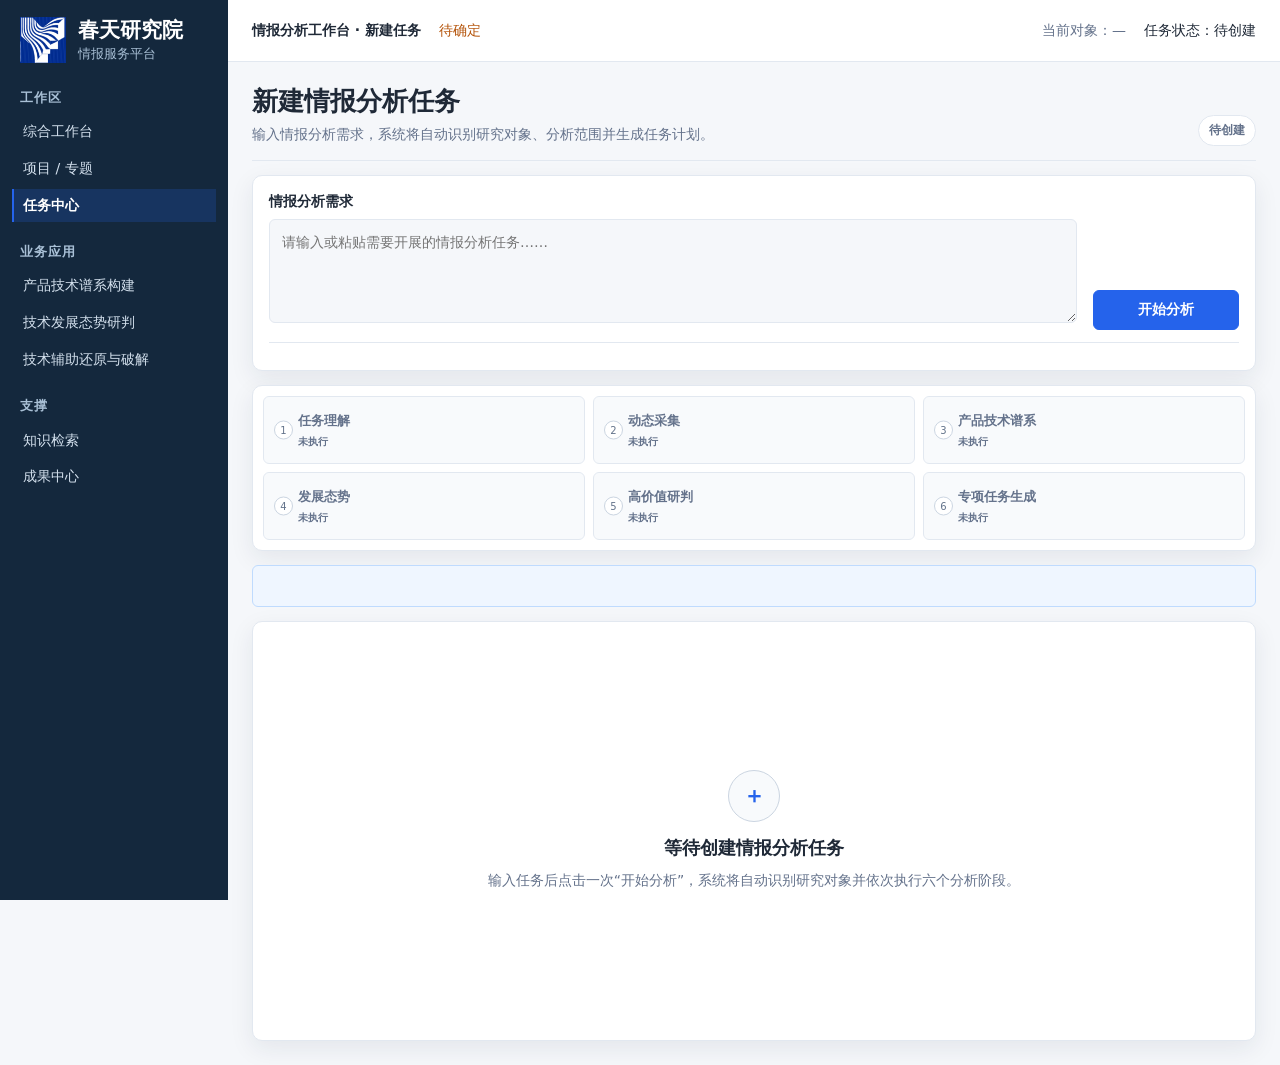
==== index.html @ 5a7f1e5a "chore: save original offline demo baseline" ====
<!doctype html>
<html lang="zh-CN">
  <head>
    <meta charset="UTF-8">
    <meta name="viewport" content="width=device-width, initial-scale=1.0">
    <meta http-equiv="refresh" content="0; url=./pages/workspace/enterprise.html">
    <title>情报服务平台</title>
  </head>
  <body>
    <p>正在进入情报服务平台……</p>
    <p><a href="./pages/workspace/enterprise.html">如果页面没有自动打开，请点击这里。</a></p>
    <script>
      window.location.replace("./pages/workspace/enterprise.html");
    </script>
  </body>
</html>
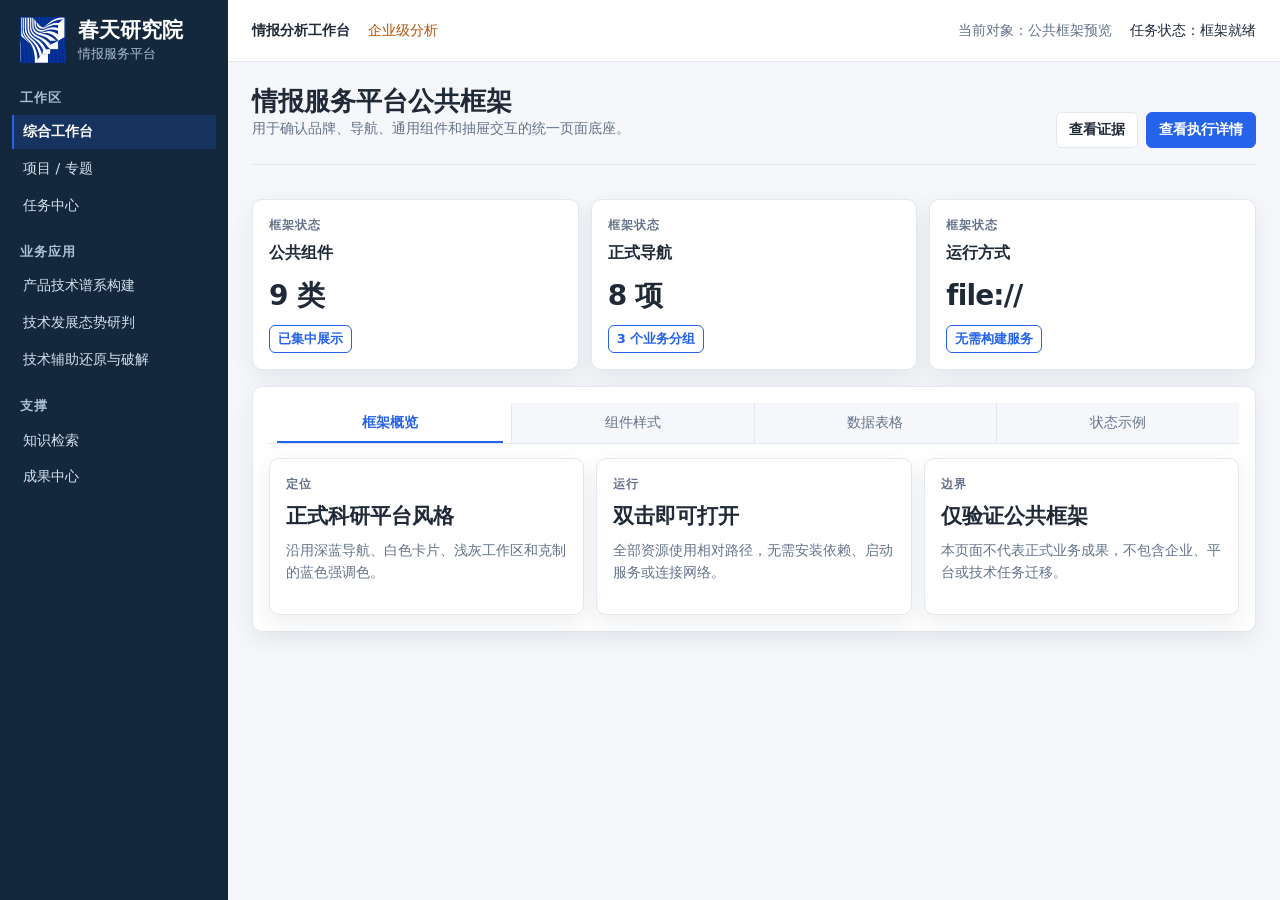
==== commit d06a9c63: "feat: merge colleague demo flow with enhanced analysis" ====
--- a/index.html
+++ b/index.html
@@ -3,14 +3,125 @@
   <head>
     <meta charset="UTF-8">
     <meta name="viewport" content="width=device-width, initial-scale=1.0">
-    <meta http-equiv="refresh" content="0; url=./pages/workspace/enterprise.html">
-    <title>情报服务平台</title>
+    <title>情报服务平台｜公共框架</title>
+    <link rel="stylesheet" href="./css/variables.css">
+    <link rel="stylesheet" href="./css/layout.css">
+    <link rel="stylesheet" href="./css/components.css">
   </head>
   <body>
-    <p>正在进入情报服务平台……</p>
-    <p><a href="./pages/workspace/enterprise.html">如果页面没有自动打开，请点击这里。</a></p>
+    <div id="app"></div>
+
+    <script src="./js/data.js"></script>
+    <script src="./js/layout.js"></script>
+    <script src="./js/components.js"></script>
+    <script src="./js/evidence.js"></script>
+    <script src="./js/workflow.js"></script>
     <script>
-      window.location.replace("./pages/workspace/enterprise.html");
+      (function () {
+        "use strict";
+
+        var components = window.PlatformComponents;
+        var shell = window.renderPlatform({
+          projectTitle: "情报分析工作台",
+          analysisLevel: "企业级分析",
+          currentObject: "公共框架预览",
+          taskStatus: "框架就绪",
+          activeNavigation: "综合工作台"
+        });
+
+        function header() {
+          var block = components.element("header", "page-header");
+          var titleGroup = components.element("div");
+          var actions = components.element("div", "page-header__actions");
+          titleGroup.appendChild(components.element("h1", "", "情报服务平台公共框架"));
+          titleGroup.appendChild(components.element("p", "page-header__description", "用于确认品牌、导航、通用组件和抽屉交互的统一页面底座。"));
+          actions.appendChild(components.createButton({ label: "查看证据", onClick: function () { window.openEvidence("evidence-lattice-mesh"); } }));
+          actions.appendChild(components.createButton({ label: "查看执行详情", tone: "primary", onClick: function () { window.openWorkflow("collection"); } }));
+          block.appendChild(titleGroup);
+          block.appendChild(actions);
+          return block;
+        }
+
+        function metrics() {
+          var grid = components.element("section", "metric-grid");
+          window.PLATFORM_DATA.metrics.forEach(function (metric) {
+            grid.appendChild(components.createMetricCard(metric));
+          });
+          return grid;
+        }
+
+        function overviewPanel() {
+          var grid = components.element("div", "card-grid");
+          grid.appendChild(components.createCard({
+            eyebrow: "定位",
+            title: "正式科研平台风格",
+            description: "沿用深蓝导航、白色卡片、浅灰工作区和克制的蓝色强调色。"
+          }));
+          grid.appendChild(components.createCard({
+            eyebrow: "运行",
+            title: "双击即可打开",
+            description: "全部资源使用相对路径，无需安装依赖、启动服务或连接网络。"
+          }));
+          grid.appendChild(components.createCard({
+            eyebrow: "边界",
+            title: "仅验证公共框架",
+            description: "本页面不代表正式业务成果，不包含企业、平台或技术任务迁移。"
+          }));
+          return grid;
+        }
+
+        function componentsPanel() {
+          var cardBody = components.element("div", "content-stack");
+          var tags = components.element("div", "tag-row");
+          var buttons = components.element("div", "button-row");
+          tags.appendChild(components.createTag("A 官方确认", "success"));
+          tags.appendChild(components.createTag("B 公开技术线索", "primary"));
+          tags.appendChild(components.createTag("D 工程近似建议", "warning"));
+          buttons.appendChild(components.createButton({ label: "证据详情", onClick: function () { window.openEvidence("evidence-flux"); } }));
+          buttons.appendChild(components.createButton({ label: "证据对齐流程", onClick: function () { window.openWorkflow("alignment"); } }));
+          buttons.appendChild(components.createButton({ label: "价值研判流程", tone: "primary", onClick: function () { window.openWorkflow("value"); } }));
+          cardBody.appendChild(tags);
+          cardBody.appendChild(buttons);
+          return components.createCard({
+            eyebrow: "公共组件",
+            title: "标签与按钮",
+            description: "按钮使用统一尺寸、边框和焦点状态，标签表达证据等级与处理边界。",
+            body: cardBody
+          });
+        }
+
+        function tablePanel() {
+          return components.createTable({
+            caption: "公开对象与证据状态示例",
+            columns: [
+              { key: "object", label: "对象" },
+              { key: "type", label: "类型" },
+              { key: "source", label: "来源" },
+              { key: "grade", label: "等级" },
+              { key: "status", label: "状态" }
+            ],
+            rows: window.PLATFORM_DATA.records
+          });
+        }
+
+        function statePanel() {
+          var grid = components.element("div", "state-grid");
+          grid.appendChild(components.createLoadingState());
+          grid.appendChild(components.createEmptyState());
+          return grid;
+        }
+
+        var content = components.element("div", "content-stack");
+        content.appendChild(header());
+        content.appendChild(metrics());
+        content.appendChild(components.createTabs([
+          { label: "框架概览", render: overviewPanel },
+          { label: "组件样式", render: componentsPanel },
+          { label: "数据表格", render: tablePanel },
+          { label: "状态示例", render: statePanel }
+        ]));
+        shell.workspace.appendChild(content);
+      }());
     </script>
   </body>
 </html>
--- a/css/variables.css
+++ b/css/variables.css
@@ -0,0 +1,21 @@
+:root {
+  --nav-dark: #14283d;
+  --primary: #2563eb;
+  --running: #0e7490;
+  --success: #15803d;
+  --warning: #b45309;
+  --danger: #d32f2f;
+  --text-primary: #1f2937;
+  --text-secondary: #64728b;
+  --page-background: #f5f7fa;
+  --card-background: #ffffff;
+  --border: #e2e8f0;
+  --sidebar-width: 228px;
+  --topbar-height: 62px;
+  --content-gutter: 24px;
+  --radius-card: 10px;
+  --radius-control: 6px;
+  --shadow-panel: 0 8px 24px rgba(20, 40, 61, 0.08);
+  --shadow-drawer: -18px 0 34px rgba(0, 0, 0, 0.22);
+  --font-ui: "Microsoft YaHei UI", "Microsoft YaHei", "PingFang SC", "Noto Sans CJK SC", system-ui, sans-serif;
+}
--- a/css/layout.css
+++ b/css/layout.css
@@ -0,0 +1,268 @@
+* {
+  box-sizing: border-box;
+}
+
+html,
+body {
+  min-width: 320px;
+  min-height: 100%;
+  margin: 0;
+  background: var(--page-background);
+}
+
+body {
+  color: var(--text-primary);
+  font-family: var(--font-ui);
+  font-size: 14px;
+  line-height: 1.55;
+}
+
+button,
+input,
+select,
+textarea {
+  font: inherit;
+}
+
+button {
+  cursor: pointer;
+}
+
+h1,
+h2,
+h3,
+p,
+dl,
+ul {
+  margin-top: 0;
+}
+
+.app-shell {
+  display: grid;
+  grid-template-columns: var(--sidebar-width) minmax(0, 1fr);
+  min-height: 100vh;
+}
+
+.sidebar {
+  position: sticky;
+  top: 0;
+  height: 100vh;
+  overflow-y: auto;
+  background: var(--nav-dark);
+}
+
+.brand {
+  display: flex;
+  align-items: center;
+  min-height: 76px;
+  gap: 12px;
+  padding: 14px 20px 10px;
+}
+
+.brand__mark {
+  width: 46px;
+  height: 46px;
+  flex: 0 0 46px;
+}
+
+.brand__text p {
+  margin: 0;
+}
+
+.brand__name {
+  color: #fff;
+  font-size: 21px;
+  font-weight: 700;
+  line-height: 1.1;
+}
+
+.brand__product {
+  margin-top: 4px !important;
+  color: #a9c0d6;
+  font-size: 13px;
+  line-height: 1.2;
+}
+
+.navigation {
+  padding: 12px 12px 28px;
+}
+
+.navigation__group + .navigation__group {
+  margin-top: 20px;
+}
+
+.navigation__title {
+  margin: 0 8px 7px;
+  color: #a9c0d6;
+  font-size: 13px;
+  font-weight: 700;
+  letter-spacing: 0.08em;
+}
+
+.navigation__list {
+  display: grid;
+  gap: 3px;
+  margin: 0;
+  padding: 0;
+  list-style: none;
+}
+
+.navigation__item {
+  width: 100%;
+  min-height: 32px;
+  border: 0;
+  border-left: 2px solid transparent;
+  border-radius: 0;
+  padding: 6px 9px;
+  background: transparent;
+  color: #d4e1ee;
+  text-align: left;
+}
+
+.navigation__item:hover,
+.navigation__item[aria-current="page"] {
+  border-left-color: var(--primary);
+  background: rgba(37, 99, 235, 0.2);
+  color: #fff;
+}
+
+.navigation__item[aria-current="page"] {
+  font-weight: 700;
+}
+
+.shell-body {
+  min-width: 0;
+}
+
+.topbar {
+  display: flex;
+  align-items: center;
+  gap: 18px;
+  height: var(--topbar-height);
+  overflow: hidden;
+  border-bottom: 1px solid var(--border);
+  padding: 0 var(--content-gutter);
+  background: var(--card-background);
+}
+
+.topbar p {
+  margin: 0;
+  white-space: nowrap;
+}
+
+.topbar__project {
+  font-weight: 700;
+}
+
+.topbar__level {
+  color: var(--warning);
+}
+
+.topbar__object {
+  margin-left: auto !important;
+  overflow: hidden;
+  color: var(--text-secondary);
+  text-overflow: ellipsis;
+}
+
+.workspace {
+  min-width: 0;
+  padding: var(--content-gutter);
+}
+
+.page-header {
+  display: grid;
+  grid-template-columns: minmax(0, 1fr) auto;
+  align-items: end;
+  gap: 8px 24px;
+  margin-bottom: 18px;
+  border-bottom: 1px solid var(--border);
+  padding-bottom: 16px;
+}
+
+.page-header h1 {
+  margin: 0;
+  font-size: clamp(24px, 2vw, 30px);
+  line-height: 1.25;
+}
+
+.page-header__description {
+  margin: 0;
+  color: var(--text-secondary);
+}
+
+.page-header__actions {
+  display: flex;
+  grid-column: 2;
+  grid-row: 1 / span 2;
+  gap: 8px;
+}
+
+.content-stack {
+  display: grid;
+  gap: 16px;
+}
+
+.metric-grid,
+.card-grid,
+.state-grid {
+  display: grid;
+  grid-template-columns: repeat(3, minmax(0, 1fr));
+  gap: 12px;
+}
+
+.state-grid {
+  grid-template-columns: repeat(2, minmax(0, 1fr));
+}
+
+.overlay-host {
+  position: relative;
+  z-index: 100;
+}
+
+@media (max-width: 900px) {
+  :root {
+    --content-gutter: 16px;
+  }
+
+  .app-shell {
+    grid-template-columns: 1fr;
+  }
+
+  .sidebar {
+    position: relative;
+    height: auto;
+    max-height: 260px;
+  }
+
+  .navigation {
+    padding-top: 4px;
+  }
+
+  .navigation__group + .navigation__group {
+    margin-top: 10px;
+  }
+
+  .navigation__list {
+    display: flex;
+    flex-wrap: wrap;
+  }
+
+  .navigation__item {
+    width: auto;
+  }
+
+  .page-header {
+    grid-template-columns: 1fr;
+  }
+
+  .page-header__actions {
+    grid-column: 1;
+    grid-row: auto;
+  }
+
+  .metric-grid,
+  .card-grid {
+    grid-template-columns: 1fr;
+  }
+}
--- a/css/components.css
+++ b/css/components.css
@@ -0,0 +1,326 @@
+.button {
+  min-height: 34px;
+  border: 1px solid var(--border);
+  border-radius: var(--radius-control);
+  padding: 6px 12px;
+  background: var(--card-background);
+  color: var(--text-primary);
+  font-weight: 600;
+}
+
+.button:hover {
+  border-color: var(--primary);
+  color: var(--primary);
+}
+
+.button--primary {
+  border-color: var(--primary);
+  background: var(--primary);
+  color: #fff;
+}
+
+.button--primary:hover {
+  background: #1d4ed8;
+  color: #fff;
+}
+
+.button:focus-visible,
+.tab:focus-visible,
+.navigation__item:focus-visible,
+.drawer__close:focus-visible {
+  outline: 3px solid var(--warning);
+  outline-offset: 2px;
+}
+
+.card {
+  min-width: 0;
+  border: 1px solid var(--border);
+  border-radius: var(--radius-card);
+  padding: 16px;
+  background: var(--card-background);
+  box-shadow: var(--shadow-panel);
+}
+
+.card h2,
+.card h3 {
+  margin-bottom: 8px;
+}
+
+.card__eyebrow {
+  margin-bottom: 6px;
+  color: var(--text-secondary);
+  font-size: 12px;
+  font-weight: 700;
+  letter-spacing: 0.08em;
+}
+
+.card__description {
+  color: var(--text-secondary);
+}
+
+.metric-card__value {
+  margin: 4px 0 8px;
+  font-size: 28px;
+  font-weight: 700;
+  letter-spacing: -0.03em;
+}
+
+.tag-row,
+.button-row {
+  display: flex;
+  flex-wrap: wrap;
+  gap: 8px;
+}
+
+.tag {
+  display: inline-flex;
+  align-items: center;
+  min-height: 28px;
+  border: 1px solid var(--border);
+  border-radius: var(--radius-control);
+  padding: 3px 8px;
+  background: var(--card-background);
+  font-size: 13px;
+  font-weight: 700;
+}
+
+.tag[data-tone="primary"] {
+  border-color: var(--primary);
+  color: var(--primary);
+}
+
+.tag[data-tone="success"] {
+  border-color: var(--success);
+  color: var(--success);
+}
+
+.tag[data-tone="warning"] {
+  border-color: var(--warning);
+  color: var(--warning);
+}
+
+.table-wrap {
+  max-width: 100%;
+  overflow-x: auto;
+  border: 1px solid var(--border);
+  border-radius: var(--radius-card);
+  background: var(--card-background);
+}
+
+.data-table {
+  width: 100%;
+  border-collapse: collapse;
+  font-size: 13px;
+}
+
+.data-table caption {
+  padding: 13px 14px;
+  text-align: left;
+  font-weight: 700;
+}
+
+.data-table th,
+.data-table td {
+  min-width: 120px;
+  border-top: 1px solid var(--border);
+  padding: 10px 12px;
+  text-align: left;
+  vertical-align: top;
+}
+
+.data-table th {
+  background: var(--page-background);
+  font-weight: 600;
+}
+
+.data-table tbody tr:hover {
+  background: #f8fafc;
+}
+
+.tabs-viewport {
+  max-width: 100%;
+  overflow-x: auto;
+  border-bottom: 1px solid var(--border);
+}
+
+.tabs {
+  display: flex;
+  flex-wrap: nowrap;
+  min-width: 520px;
+}
+
+.tab {
+  position: relative;
+  flex: 1 1 0;
+  min-width: 0;
+  min-height: 40px;
+  overflow: hidden;
+  border: 0;
+  border-right: 1px solid var(--border);
+  padding: 7px 10px;
+  background: var(--page-background);
+  color: var(--text-secondary);
+  text-overflow: ellipsis;
+  white-space: nowrap;
+}
+
+.tab:last-child {
+  border-right: 0;
+}
+
+.tab:hover,
+.tab[aria-selected="true"] {
+  background: var(--card-background);
+  color: var(--primary);
+}
+
+.tab[aria-selected="true"] {
+  font-weight: 700;
+}
+
+.tab[aria-selected="true"]::after {
+  position: absolute;
+  right: 8px;
+  bottom: 0;
+  left: 8px;
+  height: 2px;
+  background: var(--primary);
+  content: "";
+}
+
+.tab-panel {
+  padding-top: 14px;
+}
+
+.state-box {
+  min-height: 220px;
+  border: 1px dashed var(--border);
+  border-radius: var(--radius-card);
+  padding: 52px 24px;
+  background: var(--card-background);
+  color: var(--text-secondary);
+  text-align: center;
+}
+
+.loading-spinner {
+  width: 30px;
+  height: 30px;
+  margin: 0 auto 14px;
+  border: 2px solid var(--border);
+  border-top-color: var(--primary);
+  border-radius: 50%;
+  animation: loading-spin 0.8s linear infinite;
+}
+
+@keyframes loading-spin {
+  to { transform: rotate(360deg); }
+}
+
+.drawer-backdrop {
+  position: fixed;
+  z-index: 100;
+  inset: 0;
+  display: flex;
+  justify-content: flex-end;
+  background: rgba(3, 8, 14, 0.62);
+}
+
+.drawer {
+  width: min(470px, calc(100vw - 24px));
+  height: 100%;
+  overflow-y: auto;
+  border-left: 1px solid var(--border);
+  background: var(--card-background);
+  box-shadow: var(--shadow-drawer);
+}
+
+.drawer__header {
+  position: sticky;
+  z-index: 1;
+  top: 0;
+  display: flex;
+  align-items: flex-start;
+  justify-content: space-between;
+  gap: 16px;
+  border-bottom: 1px solid var(--border);
+  padding: 18px;
+  background: var(--page-background);
+}
+
+.drawer__header h2 {
+  margin: 2px 0 0;
+  font-size: 20px;
+}
+
+.drawer__kicker {
+  margin: 0;
+  color: var(--primary);
+  font-size: 12px;
+  font-weight: 700;
+  letter-spacing: 0.08em;
+}
+
+.drawer__close {
+  width: 34px;
+  height: 34px;
+  flex: 0 0 34px;
+  border: 1px solid var(--border);
+  border-radius: var(--radius-control);
+  background: var(--card-background);
+  color: var(--text-secondary);
+  font-size: 20px;
+  line-height: 1;
+}
+
+.drawer__body {
+  display: grid;
+  gap: 12px;
+  padding: 16px 18px 24px;
+}
+
+.drawer__section {
+  border: 1px solid var(--border);
+  border-radius: var(--radius-control);
+  padding: 13px;
+}
+
+.drawer__section h3 {
+  margin-bottom: 8px;
+}
+
+.drawer__section dl {
+  display: grid;
+  gap: 8px;
+  margin: 0;
+}
+
+.drawer__section dl > div {
+  border-bottom: 1px solid var(--border);
+  padding-bottom: 7px;
+}
+
+.drawer__section dt {
+  color: var(--text-secondary);
+  font-size: 13px;
+}
+
+.drawer__section dd {
+  margin: 2px 0 0;
+  overflow-wrap: anywhere;
+}
+
+body.has-drawer {
+  overflow: hidden;
+}
+
+@media (prefers-reduced-motion: reduce) {
+  .loading-spinner {
+    animation: none;
+  }
+}
+
+@media (max-width: 620px) {
+  .state-grid {
+    grid-template-columns: 1fr;
+  }
+}
